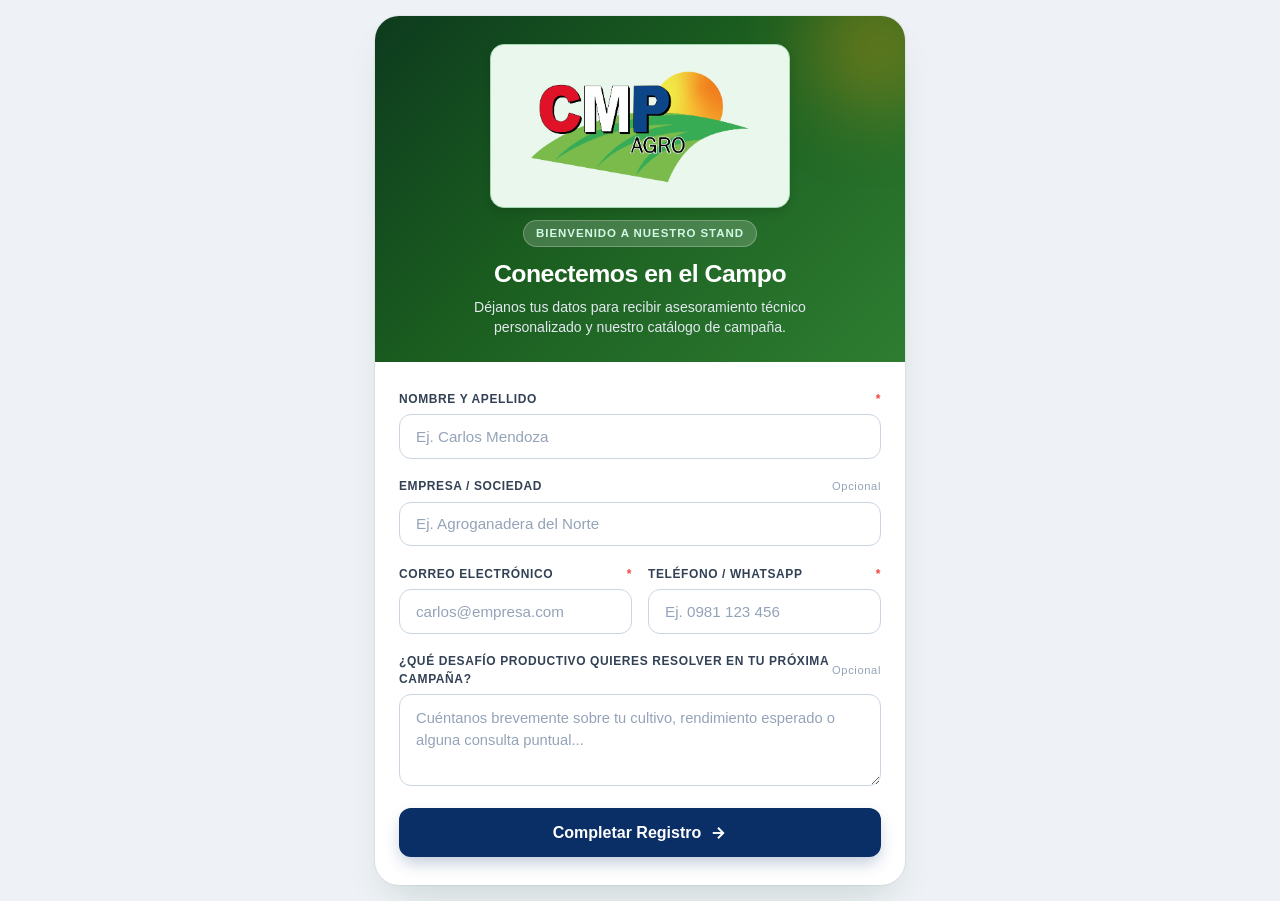
==== index.html @ 3354bca9 "Add files via upload" ====
<!DOCTYPE html>
<html lang="es">
<head>
  <meta charset="UTF-8">
  <meta name="viewport" content="width=device-width, initial-scale=1.0">
  <title>Registro de Visitantes | CMP Agro</title>
  <style>
    /* ==========================================================================
       CMP AGRO - Formulario de Registro Expo (100% Offline & Autónomo)
       Versión con campo de Teléfono / WhatsApp integrado.
       ========================================================================== */

    *, *::before, *::after {
      box-sizing: border-box;
      margin: 0;
      padding: 0;
    }

    body {
      font-family: -apple-system, BlinkMacSystemFont, "Segoe UI", Roboto, "Helvetica Neue", Arial, sans-serif;
      background: #eef2f6;
      color: #1e293b;
      min-height: 100vh;
      display: flex;
      align-items: center;
      justify-content: center;
      padding: 1rem;
      line-height: 1.5;
    }

    .card {
      background: #ffffff;
      width: 100%;
      max-width: 530px;
      border-radius: 24px;
      box-shadow: 0 20px 40px -15px rgba(13, 59, 30, 0.18), 0 0 1px 1px rgba(0, 0, 0, 0.05);
      overflow: hidden;
      margin: auto;
    }

    /* Encabezado Institucional Verde */
    .header {
      background: linear-gradient(135deg, #0d3b1e 0%, #1b5e20 45%, #2e7d32 100%);
      padding: 1.75rem 1.5rem 1.5rem;
      text-align: center;
      color: #ffffff;
      position: relative;
      overflow: hidden;
    }

    .header::after {
      content: "";
      position: absolute;
      top: -35px;
      right: -35px;
      width: 130px;
      height: 130px;
      background: #f59e0b;
      border-radius: 50%;
      filter: blur(40px);
      opacity: 0.35;
      pointer-events: none;
    }

    /* Contenedor del Logo con fondo verde claro contrastante */
    .logo-container {
      background: #eaf7ed;
      border: 1.5px solid #a3d9b1;
      display: inline-flex;
      align-items: center;
      justify-content: center;
      padding: 6px 16px;
      border-radius: 14px;
      box-shadow: 0 4px 10px rgba(0, 0, 0, 0.12);
      margin-bottom: 12px;
      position: relative;
      z-index: 1;
    }

    .logo-img {
      height: 150px;
      width: auto;
      display: block;
      object-fit: contain;
    }

    .badge {
      display: inline-block;
      background: rgba(255, 255, 255, 0.18);
      color: #d1fae5;
      border: 1px solid rgba(255, 255, 255, 0.25);
      font-size: 0.72rem;
      font-weight: 700;
      letter-spacing: 0.08em;
      text-transform: uppercase;
      padding: 4px 12px;
      border-radius: 999px;
      margin-bottom: 8px;
      position: relative;
      z-index: 1;
    }

    .header-title {
      font-size: 1.55rem;
      font-weight: 800;
      letter-spacing: -0.02em;
      margin-bottom: 6px;
      color: #ffffff;
      position: relative;
      z-index: 1;
    }

    .header-subtitle {
      font-size: 0.88rem;
      color: #e2e8f0;
      max-width: 420px;
      margin: 0 auto;
      line-height: 1.4;
      position: relative;
      z-index: 1;
    }

    /* Formulario */
    .form-body {
      padding: 1.75rem 1.5rem;
      display: flex;
      flex-direction: column;
      gap: 1.15rem;
    }

    .form-group {
      display: flex;
      flex-direction: column;
      gap: 0.4rem;
    }

    .form-row {
      display: grid;
      grid-template-columns: 1fr;
      gap: 1rem;
    }

    @media (min-width: 480px) {
      .form-row {
        grid-template-columns: 1fr 1fr;
      }
    }

    .label {
      font-size: 0.75rem;
      font-weight: 700;
      text-transform: uppercase;
      letter-spacing: 0.05em;
      color: #334155;
      display: flex;
      justify-content: space-between;
      align-items: center;
    }

    .label .req {
      color: #ef4444;
      margin-left: 2px;
    }

    .label .opt {
      font-size: 0.7rem;
      color: #94a3b8;
      font-weight: 500;
      text-transform: none;
    }

    .input-control {
      width: 100%;
      padding: 0.8rem 1rem;
      font-size: 0.95rem;
      border: 1.5px solid #cbd5e1;
      border-radius: 12px;
      color: #1e293b;
      background: #ffffff;
      transition: border-color 0.15s, box-shadow 0.15s;
      outline: none;
      font-family: inherit;
    }

    .input-control:focus {
      border-color: #2e7d32;
      box-shadow: 0 0 0 3px rgba(46, 125, 50, 0.2);
    }

    .input-control::placeholder {
      color: #94a3b8;
    }

    textarea.input-control {
      resize: vertical;
      min-height: 80px;
      font-size: 0.92rem;
      line-height: 1.45;
    }

    /* Botón Submit */
    .btn-submit {
      background: #0A2E66;
      color: #ffffff;
      font-size: 1rem;
      font-weight: 700;
      padding: 0.95rem 1.25rem;
      border: none;
      border-radius: 12px;
      cursor: pointer;
      display: flex;
      align-items: center;
      justify-content: center;
      gap: 0.5rem;
      box-shadow: 0 8px 16px -2px rgba(10, 46, 102, 0.25);
      transition: background 0.15s, transform 0.1s;
      margin-top: 0.25rem;
    }

    .btn-submit:hover {
      background: #12418C;
    }

    .btn-submit:active {
      transform: scale(0.985);
    }

    .btn-submit:disabled {
      opacity: 0.6;
      cursor: not-allowed;
    }

    .btn-submit svg {
      width: 18px;
      height: 18px;
      stroke: currentColor;
      stroke-width: 2.5;
      fill: none;
    }

    /* Pantalla de Éxito */
    .success-screen {
      padding: 3rem 1.5rem;
      text-align: center;
      display: flex;
      flex-direction: column;
      align-items: center;
      gap: 1rem;
    }

    .success-icon {
      width: 72px;
      height: 72px;
      background: #dcfce7;
      color: #16a34a;
      border-radius: 50%;
      display: flex;
      align-items: center;
      justify-content: center;
      font-size: 2.2rem;
      font-weight: bold;
      box-shadow: inset 0 2px 4px rgba(0, 0, 0, 0.06);
    }

    .success-title {
      font-size: 1.5rem;
      font-weight: 800;
      color: #1e293b;
    }

    .success-desc {
      font-size: 0.95rem;
      color: #64748b;
      max-width: 360px;
      line-height: 1.5;
    }

    .btn-reset {
      margin-top: 0.5rem;
      background: #e2e8f0;
      color: #334155;
      font-size: 0.88rem;
      font-weight: 700;
      padding: 0.65rem 1.5rem;
      border: none;
      border-radius: 10px;
      cursor: pointer;
      transition: background 0.15s;
    }

    .btn-reset:hover {
      background: #cbd5e1;
    }

    .hidden {
      display: none !important;
    }
  </style>
</head>
<body>

  <div class="card">
    
    <!-- Encabezado Institucional CMP Agro -->
    <div class="header">
      <div class="logo-container">
        <img src="cmplogo.png" 
             id="cmpLogoImg" 
             alt="CMP Agro" 
             class="logo-img"
             onerror="cargarLogoFallback(this)">
      </div>
      <br>
      <span class="badge">Bienvenido a nuestro Stand</span>
      <h1 class="header-title">Conectemos en el Campo</h1>
      <p class="header-subtitle">
        Déjanos tus datos para recibir asesoramiento técnico personalizado y nuestro catálogo de campaña.
      </p>
    </div>

    <!-- Formulario de Registro con Teléfono -->
    <form id="registroForm" class="form-body" autocomplete="off">
      
      <!-- Nombre y Apellido -->
      <div class="form-group">
        <label class="label" for="nombre">
          Nombre y Apellido <span class="req">*</span>
        </label>
        <input type="text" id="nombre" class="input-control" required placeholder="Ej. Carlos Mendoza" autocomplete="off">
      </div>

      <!-- Empresa / Sociedad -->
      <div class="form-group">
        <div class="label">
          <span>Empresa / Sociedad</span>
          <span class="opt">Opcional</span>
        </div>
        <input type="text" id="sociedad" class="input-control" placeholder="Ej. Agroganadera del Norte" autocomplete="off">
      </div>

      <!-- Correo y Teléfono en 2 columnas -->
      <div class="form-row">
        <div class="form-group">
          <label class="label" for="correo">
            Correo Electrónico <span class="req">*</span>
          </label>
          <input type="email" id="correo" class="input-control" required placeholder="carlos@empresa.com" autocomplete="off">
        </div>
        <div class="form-group">
          <label class="label" for="telefono">
            Teléfono / WhatsApp <span class="req">*</span>
          </label>
          <input type="tel" id="telefono" class="input-control" required placeholder="Ej. 0981 123 456" autocomplete="off">
        </div>
      </div>

      <!-- Desafío Productivo / Comentario -->
      <div class="form-group">
        <div class="label">
          <span>¿Qué desafío productivo quieres resolver en tu próxima campaña?</span>
          <span class="opt">Opcional</span>
        </div>
        <textarea id="comentario" class="input-control" rows="3" 
                  placeholder="Cuéntanos brevemente sobre tu cultivo, rendimiento esperado o alguna consulta puntual..." autocomplete="off"></textarea>
      </div>

      <button type="submit" id="btnSubmit" class="btn-submit">
        <span>Completar Registro</span>
        <svg viewBox="0 0 24 24">
          <line x1="5" y1="12" x2="19" y2="12"></line>
          <polyline points="12 5 19 12 12 19"></polyline>
        </svg>
      </button>

    </form>

    <!-- Pantalla de Éxito / Confirmación -->
    <div id="pantallaExito" class="success-screen hidden">
      <div class="success-icon">✓</div>
      <h2 class="success-title">¡Registro completado!</h2>
      <p class="success-desc">
        Muchas gracias por visitarnos en el stand. Te hemos enviado nuestro catálogo digital al correo electrónico.
      </p>
      <button type="button" class="btn-reset" onclick="reiniciarFormulario()">
        Nuevo registro
      </button>
    </div>

  </div>

  <script>
    // Respaldo Base64 para garantizar que el logo nunca se muestre roto
    const LOGO_BACKUP_B64 = "[data-uri]";

    function cargarLogoFallback(img) {
      if (!img.dataset.intento) {
        img.dataset.intento = "jpg";
        img.src = "cmplogo.jpg";
      } else if (img.dataset.intento === "jpg") {
        img.dataset.intento = "sinExt";
        img.src = "cmplogo";
      } else if (img.dataset.intento === "sinExt") {
        img.dataset.intento = "backup";
        img.src = LOGO_BACKUP_B64;
      }
    }

    // Pega aquí la URL de tu disparador HTTP de Power Automate
    const POWER_AUTOMATE_WEBHOOK_URL = "https://default616f0286c00b4c63b944197a9726f4.25.environment.api.powerplatform.com:443/powerautomate/automations/direct/cu/15/workflows/2de5158c8214473193a367b8bfc419a3/triggers/manual/paths/invoke?api-version=1&sp=%2Ftriggers%2Fmanual%2Frun&sv=1.0&sig=5jk637kOxg4QcGC6LTmpf9Qq_QeXsn05_vdytMySxGg";

    const form = document.getElementById('registroForm');
    const pantallaExito = document.getElementById('pantallaExito');
    const btnSubmit = document.getElementById('btnSubmit');

    form.addEventListener('submit', async (e) => {
      e.preventDefault();

      btnSubmit.disabled = true;
      btnSubmit.innerHTML = '<span>Registrando...</span>';

      const payload = {
        nombre: document.getElementById('nombre').value,
        sociedad: document.getElementById('sociedad').value,
        correo: document.getElementById('correo').value,
        telefono: document.getElementById('telefono').value,
        comentario: document.getElementById('comentario').value,
        fecha: new Date().toISOString()
      };

      try {
        if (POWER_AUTOMATE_WEBHOOK_URL !== "TU_URL_DE_POWER_AUTOMATE_AQUI") {
          await fetch(POWER_AUTOMATE_WEBHOOK_URL, {
            method: 'POST',
            headers: { 'Content-Type': 'application/json' },
            body: JSON.stringify(payload)
          });
        }

        // Mostrar pantalla de confirmación
        form.classList.add('hidden');
        pantallaExito.classList.remove('hidden');

        // Reinicio automático a los 5 segundos
        setTimeout(() => {
          reiniciarFormulario();
        }, 5000);

      } catch (error) {
        console.error('Error al registrar:', error);
        alert('Hubo un error al registrar. Por favor intenta de nuevo.');
        btnSubmit.disabled = false;
        btnSubmit.innerHTML = '<span>Completar Registro</span>';
      }
    });

    function reiniciarFormulario() {
      form.reset();
      btnSubmit.disabled = false;
      btnSubmit.innerHTML = `<span>Completar Registro</span><svg viewBox="0 0 24 24"><line x1="5" y1="12" x2="19" y2="12"></line><polyline points="12 5 19 12 12 19"></polyline></svg>`;
      pantallaExito.classList.add('hidden');
      form.classList.remove('hidden');
    }
  </script>

</body>
</html>
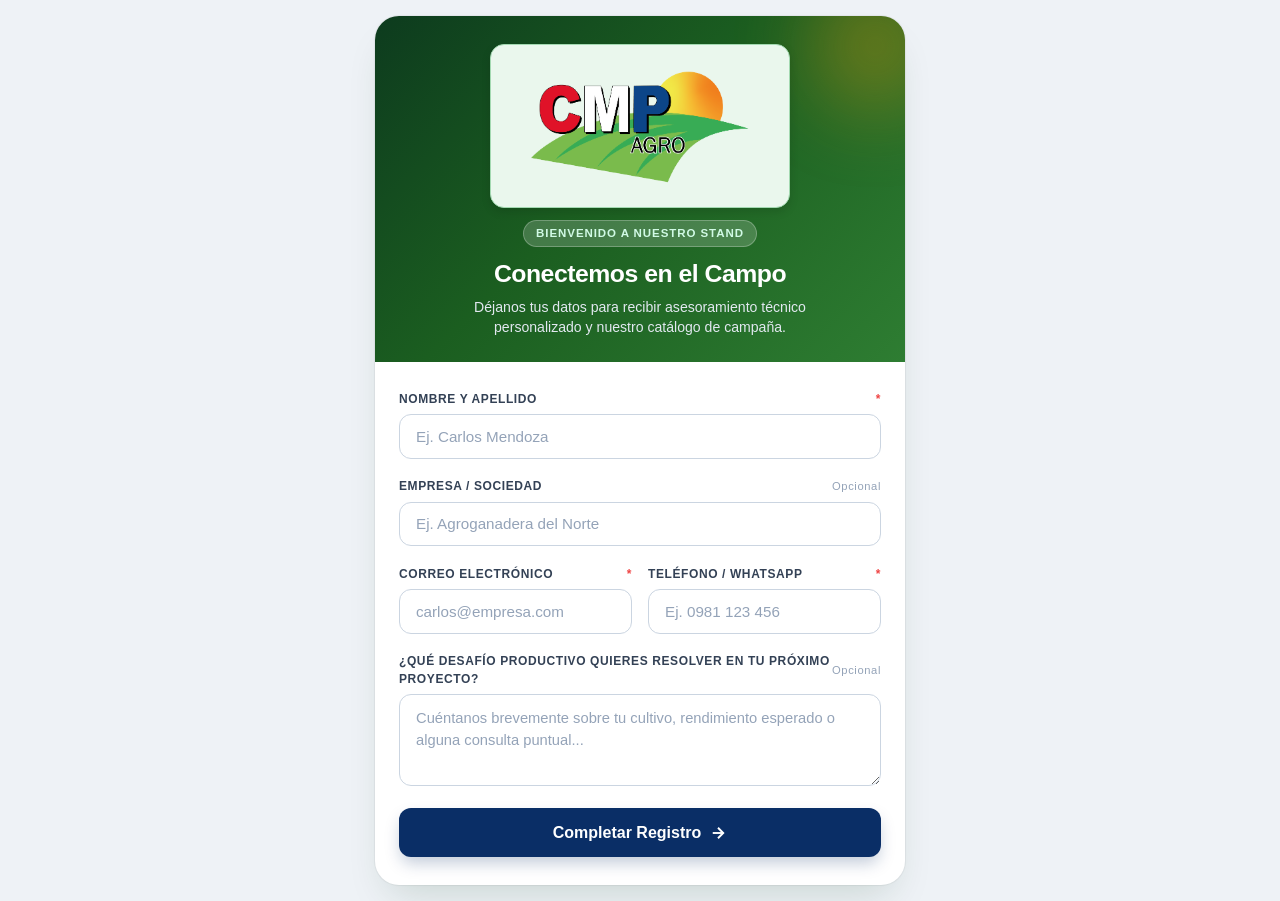
==== commit 2a43ed35: "Add files via upload" ====
--- a/index.html
+++ b/index.html
@@ -357,7 +357,7 @@
       <!-- Desafío Productivo / Comentario -->
       <div class="form-group">
         <div class="label">
-          <span>¿Qué desafío productivo quieres resolver en tu próxima campaña?</span>
+          <span>¿Qué desafío productivo quieres resolver en tu próximo proyecto?</span>
           <span class="opt">Opcional</span>
         </div>
         <textarea id="comentario" class="input-control" rows="3" 
@@ -379,7 +379,7 @@
       <div class="success-icon">✓</div>
       <h2 class="success-title">¡Registro completado!</h2>
       <p class="success-desc">
-        Muchas gracias por visitarnos en el stand. Te hemos enviado nuestro catálogo digital al correo electrónico.
+        Muchas gracias por visitarnos en el stand.
       </p>
       <button type="button" class="btn-reset" onclick="reiniciarFormulario()">
         Nuevo registro
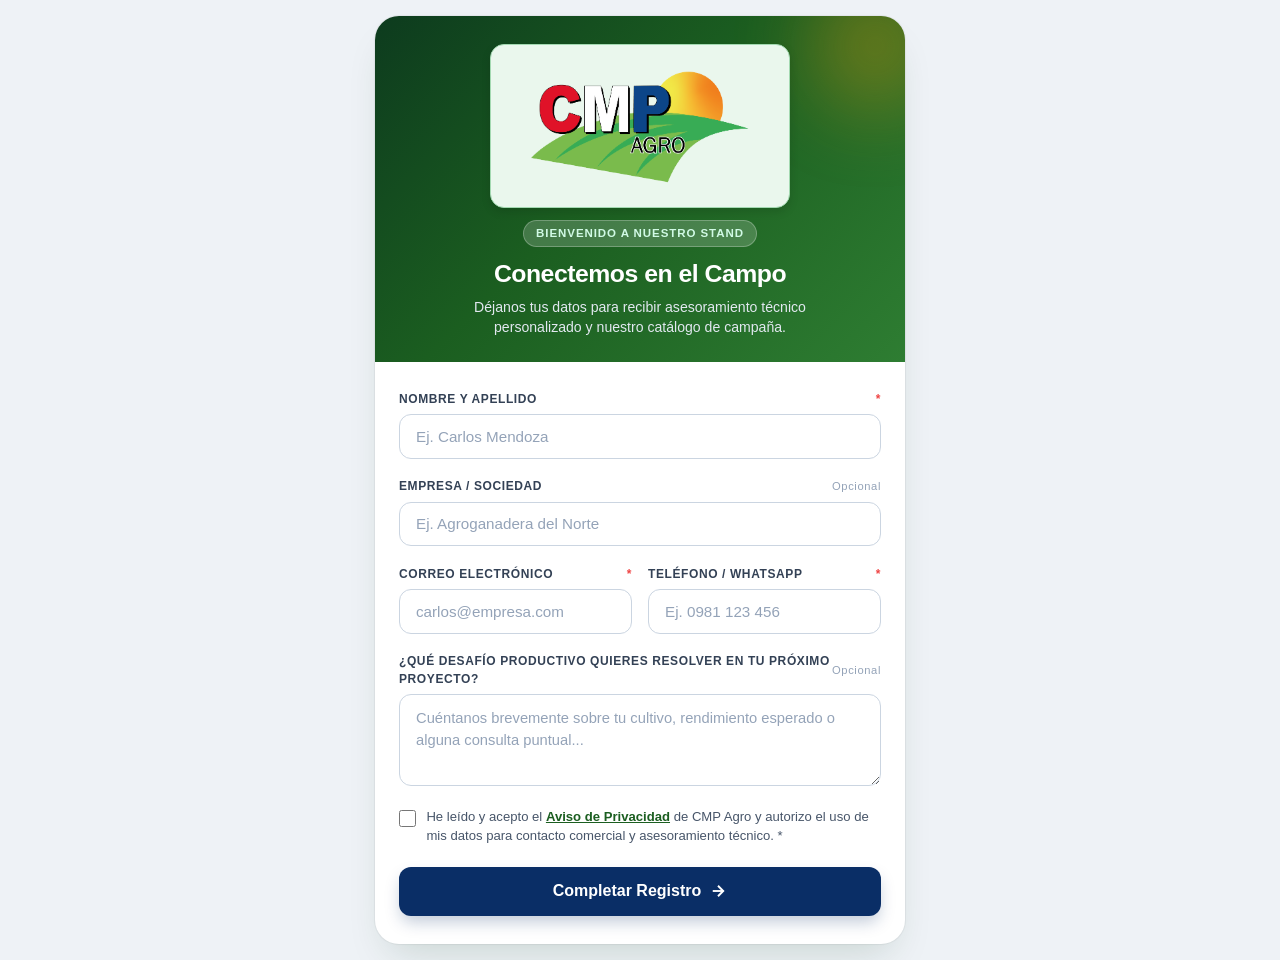
==== commit a157e555: "Add files via upload" ====
--- a/index.html
+++ b/index.html
@@ -3,6 +3,10 @@
 <head>
   <meta charset="UTF-8">
   <meta name="viewport" content="width=device-width, initial-scale=1.0">
+  <!-- Políticas de Seguridad de Contenido (CSP) y Defensas contra Inyección y Framing -->
+  <meta http-equiv="Content-Security-Policy" content="default-src 'self' 'unsafe-inline'; script-src 'self' 'unsafe-inline'; style-src 'self' 'unsafe-inline'; img-src 'self' data:; connect-src 'self' https://*.environment.api.powerplatform.com https://*.powerplatform.com; base-uri 'self'; form-action 'self';">
+  <meta http-equiv="X-Content-Type-Options" content="nosniff">
+  <meta name="referrer" content="strict-origin-when-cross-origin">
   <title>Registro de Visitantes | CMP Agro</title>
   <style>
     /* ==========================================================================
@@ -292,6 +296,201 @@
       background: #cbd5e1;
     }
 
+    /* Campo Trampa Anti-Bot (Honeypot) */
+    .hp-container {
+      position: absolute !important;
+      left: -9999px !important;
+      top: -9999px !important;
+      width: 1px !important;
+      height: 1px !important;
+      opacity: 0 !important;
+      overflow: hidden !important;
+      pointer-events: none !important;
+    }
+
+    /* Consentimiento y Privacidad */
+    .privacy-group {
+      display: flex;
+      align-items: flex-start;
+      gap: 0.65rem;
+      font-size: 0.82rem;
+      color: #475569;
+      line-height: 1.45;
+      margin-top: 0.15rem;
+    }
+
+    .privacy-checkbox {
+      margin-top: 0.18rem;
+      accent-color: #1b5e20;
+      width: 17px;
+      height: 17px;
+      cursor: pointer;
+      flex-shrink: 0;
+    }
+
+    .privacy-link {
+      color: #1b5e20;
+      font-weight: 700;
+      text-decoration: underline;
+      cursor: pointer;
+      background: none;
+      border: none;
+      padding: 0;
+      font-size: inherit;
+      font-family: inherit;
+    }
+
+    .privacy-link:hover {
+      color: #0d3b1e;
+    }
+
+    /* Alerta de Error y Contingencia */
+    .alert-box {
+      border-radius: 12px;
+      padding: 0.85rem 1rem;
+      font-size: 0.88rem;
+      display: flex;
+      flex-direction: column;
+      gap: 0.35rem;
+      transition: all 0.2s ease;
+    }
+
+    .alert-error {
+      background-color: #fef2f2;
+      border: 1.5px solid #f87171;
+      color: #991b1b;
+    }
+
+    .alert-error strong {
+      display: flex;
+      align-items: center;
+      gap: 0.4rem;
+      font-weight: 700;
+    }
+
+    .alert-offline-saved {
+      background-color: #fffbeb;
+      border: 1.5px solid #fcd34d;
+      color: #92400e;
+      font-size: 0.82rem;
+    }
+
+    /* Modal de Privacidad */
+    .modal-backdrop {
+      position: fixed;
+      top: 0;
+      left: 0;
+      width: 100%;
+      height: 100%;
+      background: rgba(15, 23, 42, 0.65);
+      backdrop-filter: blur(4px);
+      display: flex;
+      align-items: center;
+      justify-content: center;
+      z-index: 1000;
+      padding: 1rem;
+    }
+
+    .modal-card {
+      background: #ffffff;
+      border-radius: 20px;
+      max-width: 520px;
+      width: 100%;
+      max-height: 85vh;
+      display: flex;
+      flex-direction: column;
+      box-shadow: 0 25px 50px -12px rgba(0, 0, 0, 0.25);
+      overflow: hidden;
+      animation: modalFadeIn 0.2s ease-out;
+    }
+
+    @keyframes modalFadeIn {
+      from { opacity: 0; transform: scale(0.96) translateY(8px); }
+      to { opacity: 1; transform: scale(1) translateY(0); }
+    }
+
+    .modal-header {
+      padding: 1.15rem 1.4rem;
+      background: linear-gradient(135deg, #0d3b1e 0%, #1b5e20 100%);
+      color: #ffffff;
+      display: flex;
+      justify-content: space-between;
+      align-items: center;
+    }
+
+    .modal-header h3 {
+      font-size: 1.1rem;
+      font-weight: 700;
+    }
+
+    .modal-close-btn {
+      background: rgba(255, 255, 255, 0.2);
+      border: none;
+      color: #ffffff;
+      width: 30px;
+      height: 30px;
+      border-radius: 50%;
+      font-size: 1.25rem;
+      display: flex;
+      align-items: center;
+      justify-content: center;
+      cursor: pointer;
+      transition: background 0.15s;
+    }
+
+    .modal-close-btn:hover {
+      background: rgba(255, 255, 255, 0.35);
+    }
+
+    .modal-body {
+      padding: 1.4rem;
+      overflow-y: auto;
+      font-size: 0.88rem;
+      color: #334155;
+      line-height: 1.6;
+      display: flex;
+      flex-direction: column;
+      gap: 0.75rem;
+    }
+
+    .modal-body h4 {
+      font-size: 0.95rem;
+      color: #0d3b1e;
+      font-weight: 700;
+      margin-top: 0.35rem;
+    }
+
+    .modal-body ul {
+      padding-left: 1.25rem;
+      display: flex;
+      flex-direction: column;
+      gap: 0.35rem;
+    }
+
+    .modal-footer {
+      padding: 0.9rem 1.4rem;
+      background: #f8fafc;
+      border-top: 1px solid #e2e8f0;
+      display: flex;
+      justify-content: flex-end;
+    }
+
+    .btn-modal-entendido {
+      background: #1b5e20;
+      color: #ffffff;
+      padding: 0.6rem 1.35rem;
+      border-radius: 10px;
+      font-weight: 600;
+      font-size: 0.9rem;
+      border: none;
+      cursor: pointer;
+      transition: background 0.15s;
+    }
+
+    .btn-modal-entendido:hover {
+      background: #0d3b1e;
+    }
+
     .hidden {
       display: none !important;
     }
@@ -319,14 +518,20 @@
     </div>
 
     <!-- Formulario de Registro con Teléfono -->
-    <form id="registroForm" class="form-body" autocomplete="off">
+    <form id="registroForm" class="form-body" autocomplete="off" novalidate>
       
+      <!-- Campo Trampa Anti-Bot (Honeypot) - Oculto e inaccesible para humanos -->
+      <div class="hp-container" aria-hidden="true">
+        <label for="campo_cmp_hp">Por favor no llene este campo:</label>
+        <input type="text" name="campo_cmp_hp" id="campo_cmp_hp" tabindex="-1" autocomplete="new-password">
+      </div>
+
       <!-- Nombre y Apellido -->
       <div class="form-group">
         <label class="label" for="nombre">
           Nombre y Apellido <span class="req">*</span>
         </label>
-        <input type="text" id="nombre" class="input-control" required placeholder="Ej. Carlos Mendoza" autocomplete="off">
+        <input type="text" id="nombre" class="input-control" required maxlength="80" minlength="3" placeholder="Ej. Carlos Mendoza" autocomplete="off">
       </div>
 
       <!-- Empresa / Sociedad -->
@@ -335,7 +540,7 @@
           <span>Empresa / Sociedad</span>
           <span class="opt">Opcional</span>
         </div>
-        <input type="text" id="sociedad" class="input-control" placeholder="Ej. Agroganadera del Norte" autocomplete="off">
+        <input type="text" id="sociedad" class="input-control" maxlength="100" placeholder="Ej. Agroganadera del Norte" autocomplete="off">
       </div>
 
       <!-- Correo y Teléfono en 2 columnas -->
@@ -344,13 +549,13 @@
           <label class="label" for="correo">
             Correo Electrónico <span class="req">*</span>
           </label>
-          <input type="email" id="correo" class="input-control" required placeholder="carlos@empresa.com" autocomplete="off">
+          <input type="email" id="correo" class="input-control" required maxlength="100" placeholder="carlos@empresa.com" autocomplete="off">
         </div>
         <div class="form-group">
           <label class="label" for="telefono">
             Teléfono / WhatsApp <span class="req">*</span>
           </label>
-          <input type="tel" id="telefono" class="input-control" required placeholder="Ej. 0981 123 456" autocomplete="off">
+          <input type="tel" id="telefono" class="input-control" required maxlength="25" minlength="8" inputmode="tel" placeholder="Ej. 0981 123 456" autocomplete="off">
         </div>
       </div>
 
@@ -360,10 +565,25 @@
           <span>¿Qué desafío productivo quieres resolver en tu próximo proyecto?</span>
           <span class="opt">Opcional</span>
         </div>
-        <textarea id="comentario" class="input-control" rows="3" 
+        <textarea id="comentario" class="input-control" rows="3" maxlength="500" 
                   placeholder="Cuéntanos brevemente sobre tu cultivo, rendimiento esperado o alguna consulta puntual..." autocomplete="off"></textarea>
       </div>
 
+      <!-- Consentimiento y Aviso de Privacidad -->
+      <div class="privacy-group">
+        <input type="checkbox" id="consentimientoPrivacidad" class="privacy-checkbox" required>
+        <label for="consentimientoPrivacidad">
+          He leído y acepto el <button type="button" id="abrirModalPrivacidad" class="privacy-link">Aviso de Privacidad</button> de CMP Agro y autorizo el uso de mis datos para contacto comercial y asesoramiento técnico. <span class="req">*</span>
+        </label>
+      </div>
+
+      <!-- Mensaje de Alerta en caso de Error / Sin conexión -->
+      <div id="contenedorError" class="alert-box alert-error hidden" role="alert" aria-live="polite">
+        <strong id="errorTitulo">⚠️ No se pudo completar el envío</strong>
+        <span id="errorMensaje">Ocurrió un problema de conexión. Tus datos están a salvo y no se han borrado. Puedes presionar "Reintentar" o guardar una copia.</span>
+      </div>
+
+      <!-- Botón de Envío -->
       <button type="submit" id="btnSubmit" class="btn-submit">
         <span>Completar Registro</span>
         <svg viewBox="0 0 24 24">
@@ -388,6 +608,42 @@
 
   </div>
 
+  <!-- Modal Accesible de Aviso de Privacidad -->
+  <div id="modalPrivacidad" class="modal-backdrop hidden" role="dialog" aria-modal="true" aria-labelledby="modalTitulo">
+    <div class="modal-card">
+      <div class="modal-header">
+        <h3 id="modalTitulo">Aviso de Privacidad | CMP Agro</h3>
+        <button type="button" class="modal-close-btn" id="cerrarModalBtn" aria-label="Cerrar modal">&times;</button>
+      </div>
+      <div class="modal-body">
+        <p><strong>CMP Agro S.A.</strong> informa a los visitantes de nuestro stand sobre las condiciones de tratamiento y protección de sus datos personales:</p>
+        
+        <h4>1. Responsable del Tratamiento</h4>
+        <p>CMP Agro S.A., con domicilio y operaciones en Paraguay. Nos comprometemos a resguardar la confidencialidad de la información suministrada.</p>
+        
+        <h4>2. Datos Recopilados</h4>
+        <p>Nombre y apellido, sociedad o establecimiento agropecuario, correo electrónico, número de teléfono/WhatsApp y consultas o requerimientos productivos ingresados.</p>
+        
+        <h4>3. Finalidad del Uso de Datos</h4>
+        <p>Los datos son recopilados con las siguientes finalidades legítimas:</p>
+        <ul>
+          <li>Proveer asesoramiento técnico-agronómico solicitado en la expo o feria.</li>
+          <li>Compartir catálogos de campaña, especificaciones de productos y cotizaciones.</li>
+          <li>Contacto directo vía WhatsApp o llamada para seguimiento comercial y técnico.</li>
+        </ul>
+        
+        <h4>4. Conservación y Seguridad</h4>
+        <p>Los datos serán tratados bajo estrictas medidas de seguridad técnicas y organizativas, manteniéndose mientras dure la relación comercial o hasta que el titular solicite su revocación.</p>
+        
+        <h4>5. Ejercicio de Derechos</h4>
+        <p>Usted puede en cualquier momento solicitar el acceso, actualización, rectificación o supresión de sus datos personales enviando un mensaje a nuestro canal institucional: <strong>contacto@cmpagro.com.py</strong>.</p>
+      </div>
+      <div class="modal-footer">
+        <button type="button" class="btn-modal-entendido" id="entendidoModalBtn">Entendido y de acuerdo</button>
+      </div>
+    </div>
+  </div>
+
   <script>
     // Respaldo Base64 para garantizar que el logo nunca se muestre roto
     const LOGO_BACKUP_B64 = "[data-uri]";
@@ -405,56 +661,206 @@
       }
     }
 
-    // Pega aquí la URL de tu disparador HTTP de Power Automate
+    // =========================================================================
+    // CONFIGURACIÓN DEL ENDPOINT (Power Automate / Backend Proxy)
+    // NOTA DE SEGURIDAD (Hallazgo #1):
+    // La URL directa con "sig=" expone la firma SAS en clientes públicos.
+    // Para producción definitiva, se recomienda apuntar a un endpoint intermedio/proxy
+    // (ej. Cloudflare Worker o Azure Function) que oculte la firma y aplique rate limiting.
+    // =========================================================================
     const POWER_AUTOMATE_WEBHOOK_URL = "https://default616f0286c00b4c63b944197a9726f4.25.environment.api.powerplatform.com:443/powerautomate/automations/direct/cu/15/workflows/2de5158c8214473193a367b8bfc419a3/triggers/manual/paths/invoke?api-version=1&sp=%2Ftriggers%2Fmanual%2Frun&sv=1.0&sig=5jk637kOxg4QcGC6LTmpf9Qq_QeXsn05_vdytMySxGg";
+
+    // Medida Anti-Bot: Trampa de tiempo (los bots envían formularios en milisegundos)
+    const TIEMPO_CARGA_PAGINA = Date.now();
 
     const form = document.getElementById('registroForm');
     const pantallaExito = document.getElementById('pantallaExito');
     const btnSubmit = document.getElementById('btnSubmit');
-
+    const contenedorError = document.getElementById('contenedorError');
+    const errorTitulo = document.getElementById('errorTitulo');
+    const errorMensaje = document.getElementById('errorMensaje');
+
+    // Elementos del Modal de Privacidad
+    const modalPrivacidad = document.getElementById('modalPrivacidad');
+    const abrirModalBtn = document.getElementById('abrirModalPrivacidad');
+    const cerrarModalBtn = document.getElementById('cerrarModalBtn');
+    const entendidoModalBtn = document.getElementById('entendidoModalBtn');
+
+    // Gestión del Modal de Privacidad
+    function abrirModal() {
+      modalPrivacidad.classList.remove('hidden');
+      document.body.style.overflow = 'hidden';
+    }
+
+    function cerrarModal() {
+      modalPrivacidad.classList.add('hidden');
+      document.body.style.overflow = '';
+    }
+
+    if (abrirModalBtn) abrirModalBtn.addEventListener('click', abrirModal);
+    if (cerrarModalBtn) cerrarModalBtn.addEventListener('click', cerrarModal);
+    if (entendidoModalBtn) {
+      entendidoModalBtn.addEventListener('click', () => {
+        cerrarModal();
+        const checkPrivacidad = document.getElementById('consentimientoPrivacidad');
+        if (checkPrivacidad) checkPrivacidad.checked = true;
+      });
+    }
+
+    // Cerrar modal al hacer clic en el fondo o presionar Escape
+    modalPrivacidad.addEventListener('click', (e) => {
+      if (e.target === modalPrivacidad) cerrarModal();
+    });
+
+    document.addEventListener('keydown', (e) => {
+      if (e.key === 'Escape' && !modalPrivacidad.classList.contains('hidden')) {
+        cerrarModal();
+      }
+    });
+
+    function mostrarError(titulo, mensaje) {
+      errorTitulo.textContent = titulo;
+      errorMensaje.textContent = mensaje;
+      contenedorError.classList.remove('hidden');
+      contenedorError.scrollIntoView({ behavior: 'smooth', block: 'nearest' });
+    }
+
+    function ocultarError() {
+      contenedorError.classList.add('hidden');
+    }
+
+    // Respaldo local de contingencia (si se cae el flujo o internet en el stand)
+    function guardarRespaldoLocal(payload) {
+      try {
+        const registros = JSON.parse(localStorage.getItem('cmp_registros_offline') || '[]');
+        registros.push({ ...payload, guardado_en: new Date().toISOString() });
+        localStorage.setItem('cmp_registros_offline', JSON.stringify(registros));
+        console.info('Registro respaldado localmente en el dispositivo.');
+      } catch (e) {
+        console.warn('No se pudo guardar en almacenamiento local:', e);
+      }
+    }
+
+    // Envío del Formulario
     form.addEventListener('submit', async (e) => {
       e.preventDefault();
-
-      btnSubmit.disabled = true;
-      btnSubmit.innerHTML = '<span>Registrando...</span>';
-
+      ocultarError();
+
+      // 1. Detección Anti-Bot (Honeypot)
+      const honeypot = document.getElementById('campo_cmp_hp');
+      if (honeypot && honeypot.value.trim() !== '') {
+        console.warn('Envío descartado: trampa honeypot activada.');
+        // Simular éxito para despistar al bot sin consumir ejecuciones en el servidor
+        mostrarPantallaExito();
+        return;
+      }
+
+      // 2. Detección Anti-Bot: Trampa de tiempo (< 1.8 segundos es bot)
+      const tiempoTranscurrido = Date.now() - TIEMPO_CARGA_PAGINA;
+      if (tiempoTranscurrido < 1800) {
+        mostrarError('⚠️ Envío demasiado rápido', 'Por favor, tómate un momento para revisar tus datos antes de enviar.');
+        return;
+      }
+
+      // 3. Extracción y Sanitización de Campos
+      const nombre = document.getElementById('nombre').value.trim();
+      const sociedad = document.getElementById('sociedad').value.trim();
+      const correo = document.getElementById('correo').value.trim();
+      const telefono = document.getElementById('telefono').value.trim();
+      const comentario = document.getElementById('comentario').value.trim();
+      const checkPrivacidad = document.getElementById('consentimientoPrivacidad');
+
+      // 4. Validaciones de Negocio y Longitud
+      if (!nombre || nombre.length < 3) {
+        mostrarError('⚠️ Nombre inválido', 'Por favor ingresa un nombre y apellido válido (mínimo 3 caracteres).');
+        document.getElementById('nombre').focus();
+        return;
+      }
+
+      const regexEmail = /^[a-zA-Z0-9._%+\-]+@[a-zA-Z0-9.\-]+\.[a-zA-Z]{2,}$/;
+      if (!correo || !regexEmail.test(correo)) {
+        mostrarError('⚠️ Correo electrónico inválido', 'Por favor verifica que el correo tenga un formato correcto (ej. usuario@empresa.com).');
+        document.getElementById('correo').focus();
+        return;
+      }
+
+      const regexTel = /^[0-9+ \-\(\)]{8,25}$/;
+      if (!telefono || !regexTel.test(telefono)) {
+        mostrarError('⚠️ Teléfono inválido', 'Por favor ingresa un número de teléfono o WhatsApp válido (entre 8 y 20 dígitos).');
+        document.getElementById('telefono').focus();
+        return;
+      }
+
+      if (!checkPrivacidad || !checkPrivacidad.checked) {
+        mostrarError('⚠️ Consentimiento requerido', 'Debes aceptar el Aviso de Privacidad de CMP Agro para poder enviar tus datos.');
+        checkPrivacidad.focus();
+        return;
+      }
+
+      // 5. Preparar Payload Sanitizado
       const payload = {
-        nombre: document.getElementById('nombre').value,
-        sociedad: document.getElementById('sociedad').value,
-        correo: document.getElementById('correo').value,
-        telefono: document.getElementById('telefono').value,
-        comentario: document.getElementById('comentario').value,
+        nombre: nombre.substring(0, 80),
+        sociedad: sociedad.substring(0, 100),
+        correo: correo.substring(0, 100),
+        telefono: telefono.substring(0, 25),
+        comentario: comentario.substring(0, 500),
         fecha: new Date().toISOString()
       };
 
+      // 6. Estado de Carga
+      btnSubmit.disabled = true;
+      btnSubmit.innerHTML = '<span>Procesando registro...</span>';
+
       try {
-        if (POWER_AUTOMATE_WEBHOOK_URL !== "TU_URL_DE_POWER_AUTOMATE_AQUI") {
-          await fetch(POWER_AUTOMATE_WEBHOOK_URL, {
+        if (POWER_AUTOMATE_WEBHOOK_URL && POWER_AUTOMATE_WEBHOOK_URL !== "TU_URL_DE_POWER_AUTOMATE_AQUI") {
+          const response = await fetch(POWER_AUTOMATE_WEBHOOK_URL, {
             method: 'POST',
-            headers: { 'Content-Type': 'application/json' },
+            headers: {
+              'Content-Type': 'application/json'
+            },
             body: JSON.stringify(payload)
           });
+
+          // VERIFICACIÓN ESTRICTA DE LA RESPUESTA HTTP (Solución al Hallazgo #2)
+          if (!response.ok) {
+            console.error('Detalle del error en el servidor:', response.status, response.statusText);
+            throw new Error(`El servicio de registro no pudo procesar la solicitud (código ${response.status}).`);
+          }
         }
 
-        // Mostrar pantalla de confirmación
-        form.classList.add('hidden');
-        pantallaExito.classList.remove('hidden');
-
-        // Reinicio automático a los 5 segundos
-        setTimeout(() => {
-          reiniciarFormulario();
-        }, 5000);
+        // Mostrar pantalla de confirmación solo tras confirmación real del servidor
+        mostrarPantallaExito();
 
       } catch (error) {
         console.error('Error al registrar:', error);
-        alert('Hubo un error al registrar. Por favor intenta de nuevo.');
+        
+        // Guardar copia local de seguridad para garantizar cero pérdida de prospectos
+        guardarRespaldoLocal(payload);
+
+        // Mostrar alerta clara SIN borrar los datos del formulario
+        mostrarError(
+          '⚠️ No se pudo conectar con el servidor',
+          `${error.message || 'Error de red'}. Tus datos están seguros en pantalla y respaldados. Por favor presiona "Reintentar Envío".`
+        );
+
         btnSubmit.disabled = false;
-        btnSubmit.innerHTML = '<span>Completar Registro</span>';
+        btnSubmit.innerHTML = `<span>Reintentar Envío</span><svg viewBox="0 0 24 24"><line x1="5" y1="12" x2="19" y2="12"></line><polyline points="12 5 19 12 12 19"></polyline></svg>`;
       }
     });
+
+    function mostrarPantallaExito() {
+      form.classList.add('hidden');
+      pantallaExito.classList.remove('hidden');
+
+      // Reinicio automático a los 6 segundos para el siguiente visitante
+      setTimeout(() => {
+        reiniciarFormulario();
+      }, 6000);
+    }
 
     function reiniciarFormulario() {
       form.reset();
+      ocultarError();
       btnSubmit.disabled = false;
       btnSubmit.innerHTML = `<span>Completar Registro</span><svg viewBox="0 0 24 24"><line x1="5" y1="12" x2="19" y2="12"></line><polyline points="12 5 19 12 12 19"></polyline></svg>`;
       pantallaExito.classList.add('hidden');
